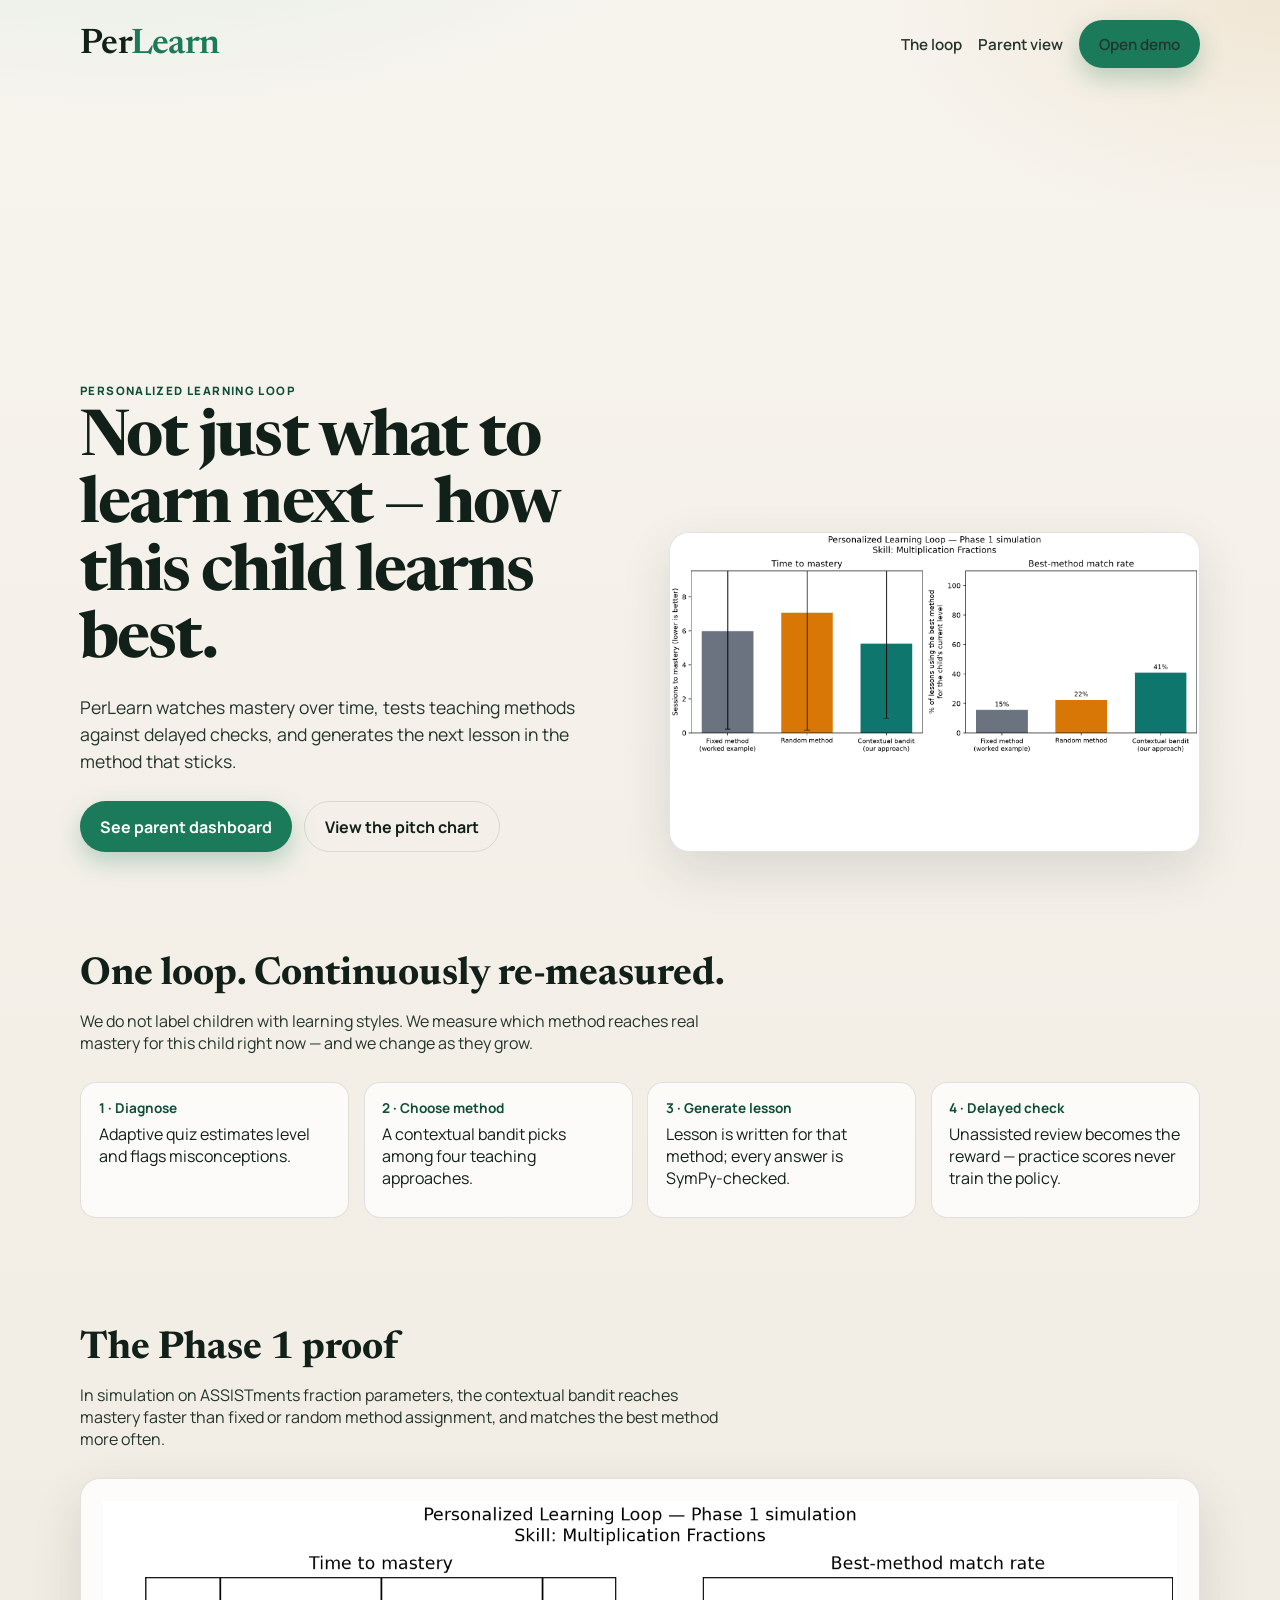
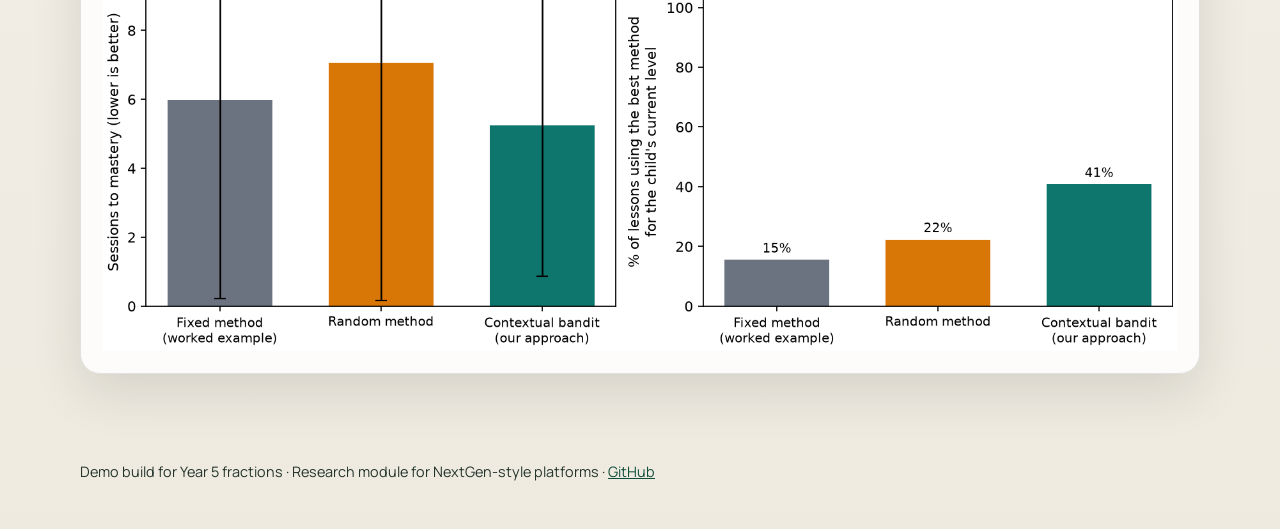
==== docs/index.html @ 4924a7fe "Add Phase 3 live loop and Phase 4 shareable demo site. Wire diagnose → bandit → SymPy lesson → delay" ====
<!DOCTYPE html>
<html lang="en">
<head>
  <meta charset="utf-8" />
  <meta name="viewport" content="width=device-width, initial-scale=1" />
  <title>PerLearn — Personalized Learning Loop</title>
  <link rel="preconnect" href="https://fonts.googleapis.com" />
  <link rel="preconnect" href="https://fonts.gstatic.com" crossorigin />
  <link href="https://fonts.googleapis.com/css2?family=Manrope:wght@400;600;700;800&family=Newsreader:opsz,wght@6..72,500;6..72,600;6..72,700&display=swap" rel="stylesheet" />
  <link rel="stylesheet" href="styles.css" />
</head>
<body>
  <div class="wrap">
    <header class="nav">
      <p class="brand">Per<span>Learn</span></p>
      <div class="nav-links">
        <a href="#loop">The loop</a>
        <a href="parent.html">Parent view</a>
        <a class="btn btn-primary" href="parent.html">Open demo</a>
      </div>
    </header>

    <section class="hero">
      <div class="hero-copy">
        <div class="eyebrow">Personalized Learning Loop</div>
        <h1>Not just what to learn next — how this child learns best.</h1>
        <p>
          PerLearn watches mastery over time, tests teaching methods against delayed checks,
          and generates the next lesson in the method that sticks.
        </p>
        <div class="hero-actions">
          <a class="btn btn-primary" href="parent.html">See parent dashboard</a>
          <a class="btn btn-ghost" href="#evidence">View the pitch chart</a>
        </div>
      </div>
      <div class="hero-visual">
        <img src="assets/phase1_time_to_mastery.png" alt="Bandit vs fixed vs random time-to-mastery chart" />
      </div>
    </section>

    <section class="section" id="loop">
      <h2>One loop. Continuously re-measured.</h2>
      <p class="lede">
        We do not label children with learning styles. We measure which method reaches real mastery
        for this child right now — and we change as they grow.
      </p>
      <div class="loop">
        <article class="loop-step">
          <strong>1 · Diagnose</strong>
          Adaptive quiz estimates level and flags misconceptions.
        </article>
        <article class="loop-step">
          <strong>2 · Choose method</strong>
          A contextual bandit picks among four teaching approaches.
        </article>
        <article class="loop-step">
          <strong>3 · Generate lesson</strong>
          Lesson is written for that method; every answer is SymPy-checked.
        </article>
        <article class="loop-step">
          <strong>4 · Delayed check</strong>
          Unassisted review becomes the reward — practice scores never train the policy.
        </article>
      </div>
    </section>

    <section class="section" id="evidence">
      <h2>The Phase 1 proof</h2>
      <p class="lede">
        In simulation on ASSISTments fraction parameters, the contextual bandit reaches mastery
        faster than fixed or random method assignment, and matches the best method more often.
      </p>
      <div class="panel">
        <img src="assets/phase1_time_to_mastery.png" alt="Phase 1 simulation chart" />
      </div>
    </section>

    <footer class="footer">
      Demo build for Year 5 fractions · Research module for NextGen-style platforms ·
      <a href="https://github.com/Azhartula/Per_learn">GitHub</a>
    </footer>
  </div>
</body>
</html>
---- docs/styles.css ----
:root {
  --ink: #12201a;
  --ink-soft: #24352c;
  --paper: #f7f4ee;
  --paper-2: #efeae0;
  --leaf: #1b7a5a;
  --leaf-deep: #0f4f3a;
  --mist: #d7e6dd;
  --warn: #9a4b1f;
  --line: rgba(18, 32, 26, 0.12);
  --shadow: 0 18px 50px rgba(18, 32, 26, 0.12);
  --font-display: "Newsreader", "Iowan Old Style", Georgia, serif;
  --font-body: "Manrope", "Avenir Next", "Segoe UI", sans-serif;
}

* { box-sizing: border-box; }
html { scroll-behavior: smooth; }
body {
  margin: 0;
  font-family: var(--font-body);
  color: var(--ink);
  background:
    radial-gradient(1200px 600px at 10% -10%, #dceee4 0%, transparent 55%),
    radial-gradient(900px 500px at 100% 0%, #f0e6d4 0%, transparent 45%),
    linear-gradient(180deg, var(--paper), var(--paper-2));
  min-height: 100vh;
}

a { color: var(--leaf-deep); }
img { max-width: 100%; display: block; }

.wrap {
  width: min(1120px, calc(100% - 2rem));
  margin: 0 auto;
}

.brand {
  font-family: var(--font-display);
  font-weight: 600;
  font-size: clamp(1.6rem, 3vw, 2.2rem);
  letter-spacing: -0.02em;
  margin: 0;
}

.brand span { color: var(--leaf); }

.nav {
  display: flex;
  justify-content: space-between;
  align-items: center;
  padding: 1.25rem 0;
}

.nav-links {
  display: flex;
  gap: 1rem;
  align-items: center;
}

.nav-links a {
  text-decoration: none;
  color: var(--ink-soft);
  font-weight: 600;
  font-size: 0.95rem;
}

.btn {
  display: inline-flex;
  align-items: center;
  justify-content: center;
  gap: 0.4rem;
  border: 0;
  border-radius: 999px;
  padding: 0.85rem 1.25rem;
  font: inherit;
  font-weight: 700;
  text-decoration: none;
  cursor: pointer;
  transition: transform 180ms ease, box-shadow 180ms ease;
}

.btn:hover { transform: translateY(-1px); }
.btn-primary {
  background: var(--leaf);
  color: white;
  box-shadow: 0 10px 24px rgba(27, 122, 90, 0.28);
}
.btn-ghost {
  background: transparent;
  color: var(--ink);
  border: 1px solid var(--line);
}

.hero {
  display: grid;
  grid-template-columns: 1.05fr 1fr;
  gap: 2rem;
  align-items: end;
  min-height: calc(100vh - 5.5rem);
  padding: 1rem 0 3rem;
}

.hero-copy h1 {
  font-family: var(--font-display);
  font-size: clamp(2.4rem, 5vw, 4.2rem);
  line-height: 1.05;
  letter-spacing: -0.03em;
  margin: 0.6rem 0 1rem;
}

.hero-copy p {
  font-size: 1.1rem;
  line-height: 1.55;
  max-width: 34rem;
  color: var(--ink-soft);
}

.hero-actions {
  display: flex;
  flex-wrap: wrap;
  gap: 0.75rem;
  margin-top: 1.6rem;
}

.hero-visual {
  position: relative;
  border-radius: 1.25rem;
  overflow: hidden;
  box-shadow: var(--shadow);
  background: #fff;
  border: 1px solid var(--line);
  min-height: 320px;
}

.hero-visual img {
  width: 100%;
  height: 100%;
  object-fit: cover;
}

.eyebrow {
  text-transform: uppercase;
  letter-spacing: 0.12em;
  font-size: 0.72rem;
  font-weight: 800;
  color: var(--leaf-deep);
}

.section {
  padding: 3.5rem 0;
}

.section h2 {
  font-family: var(--font-display);
  font-size: clamp(1.8rem, 3vw, 2.5rem);
  margin: 0 0 0.6rem;
}

.section > .lede {
  color: var(--ink-soft);
  max-width: 40rem;
  margin-bottom: 1.75rem;
}

.loop {
  display: grid;
  grid-template-columns: repeat(4, 1fr);
  gap: 0.9rem;
}

.loop-step {
  background: rgba(255,255,255,0.72);
  border: 1px solid var(--line);
  border-radius: 1rem;
  padding: 1rem 1.1rem;
  min-height: 8.5rem;
  animation: rise 700ms ease both;
}

.loop-step:nth-child(2) { animation-delay: 80ms; }
.loop-step:nth-child(3) { animation-delay: 160ms; }
.loop-step:nth-child(4) { animation-delay: 240ms; }

.loop-step strong {
  display: block;
  font-size: 0.85rem;
  color: var(--leaf-deep);
  margin-bottom: 0.35rem;
}

@keyframes rise {
  from { opacity: 0; transform: translateY(12px); }
  to { opacity: 1; transform: none; }
}

.panel {
  background: rgba(255,255,255,0.82);
  border: 1px solid var(--line);
  border-radius: 1.25rem;
  padding: 1.35rem;
  box-shadow: var(--shadow);
}

.dashboard-grid {
  display: grid;
  grid-template-columns: 1.2fr 0.8fr;
  gap: 1rem;
}

.stat-row {
  display: grid;
  grid-template-columns: repeat(3, 1fr);
  gap: 0.75rem;
  margin: 1rem 0 1.25rem;
}

.stat {
  background: var(--mist);
  border-radius: 0.9rem;
  padding: 0.9rem 1rem;
}

.stat .label {
  font-size: 0.75rem;
  font-weight: 700;
  text-transform: uppercase;
  letter-spacing: 0.06em;
  color: var(--ink-soft);
}

.stat .value {
  font-family: var(--font-display);
  font-size: 1.55rem;
  margin-top: 0.2rem;
}

.skill {
  margin: 0.7rem 0;
}

.skill-top {
  display: flex;
  justify-content: space-between;
  font-size: 0.92rem;
  margin-bottom: 0.3rem;
}

.bar {
  height: 0.55rem;
  background: #e3ebe5;
  border-radius: 999px;
  overflow: hidden;
}

.bar > i {
  display: block;
  height: 100%;
  background: linear-gradient(90deg, var(--leaf), #49a883);
  border-radius: inherit;
}

.callout {
  border-left: 4px solid var(--leaf);
  padding: 0.2rem 0 0.2rem 0.9rem;
  margin: 1rem 0;
}

.callout.warn { border-left-color: var(--warn); }

.tag {
  display: inline-block;
  background: #fff;
  border: 1px solid var(--line);
  border-radius: 999px;
  padding: 0.25rem 0.7rem;
  font-size: 0.8rem;
  font-weight: 650;
  margin: 0.2rem 0.25rem 0.2rem 0;
}

.footer {
  padding: 2rem 0 3rem;
  color: var(--ink-soft);
  font-size: 0.9rem;
}

@media (max-width: 860px) {
  .hero,
  .dashboard-grid,
  .loop,
  .stat-row {
    grid-template-columns: 1fr;
  }
  .hero {
    min-height: auto;
    padding-top: 1.5rem;
  }
}
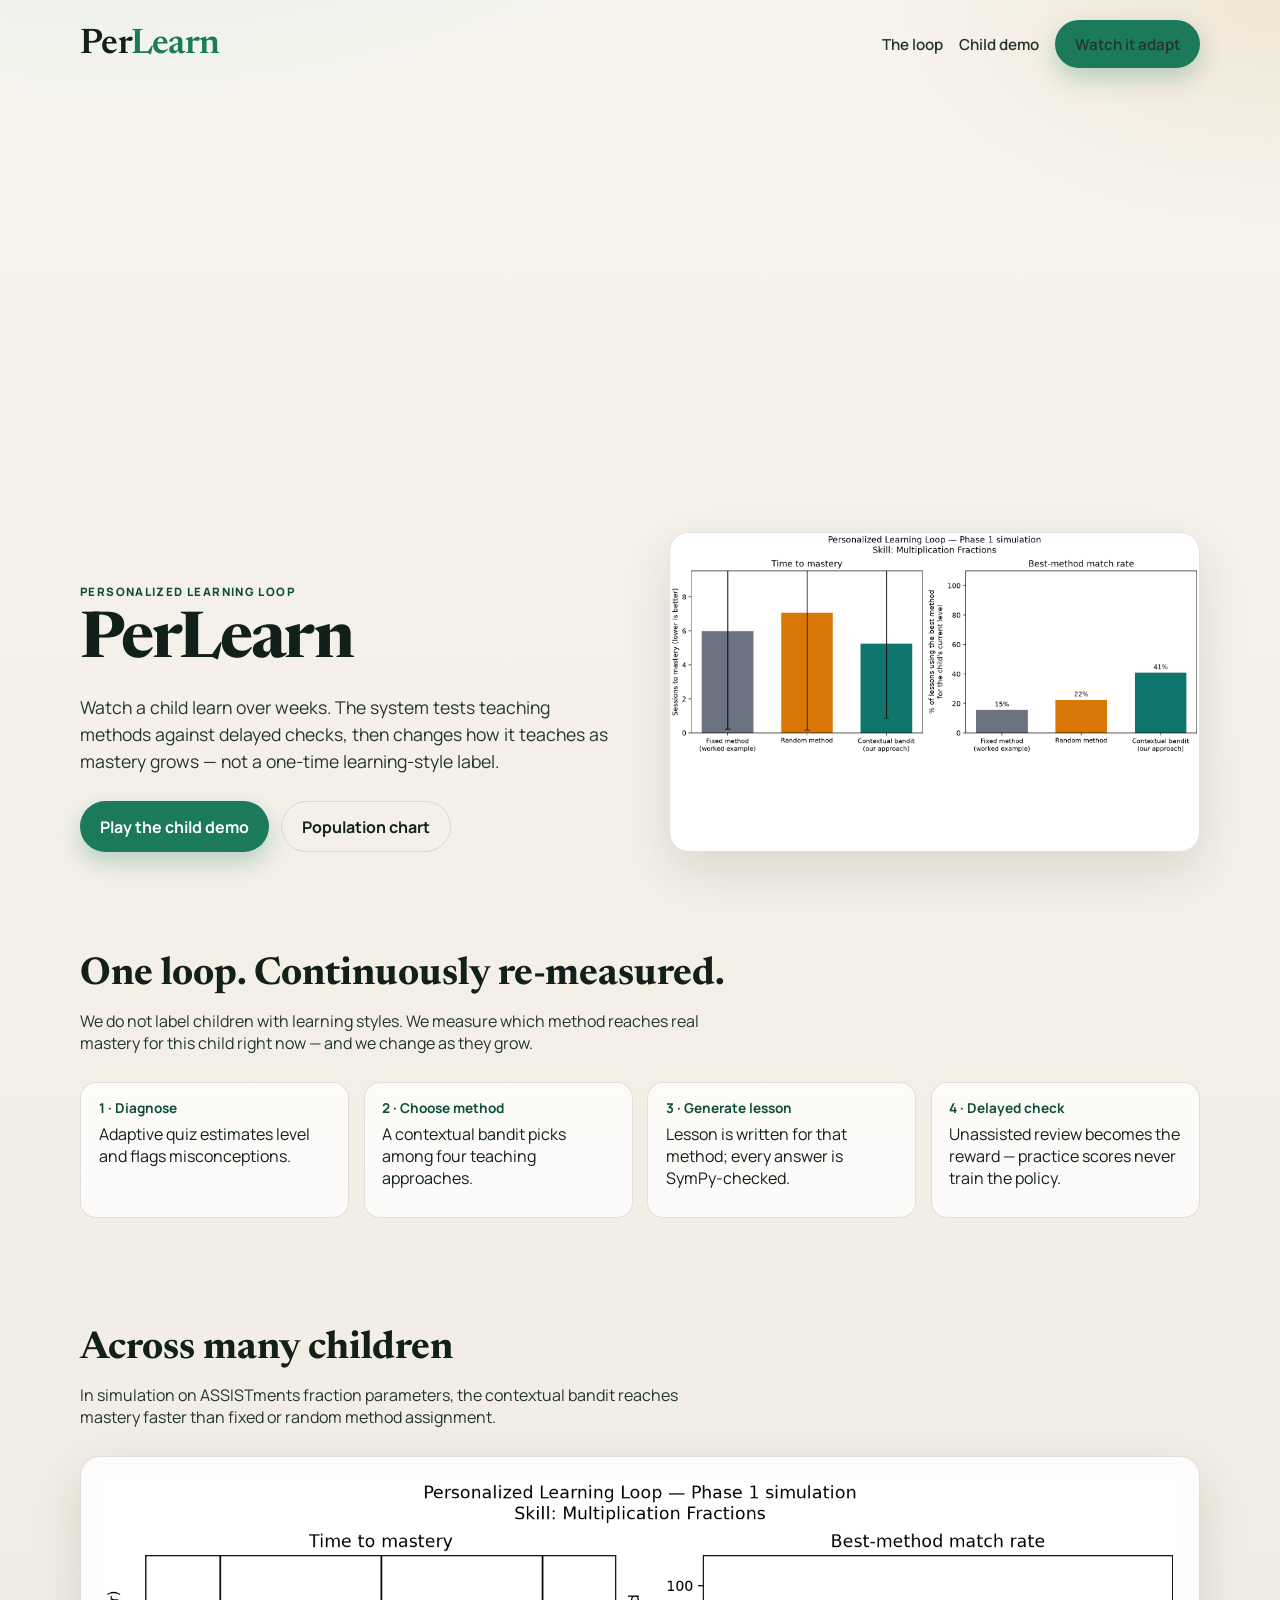
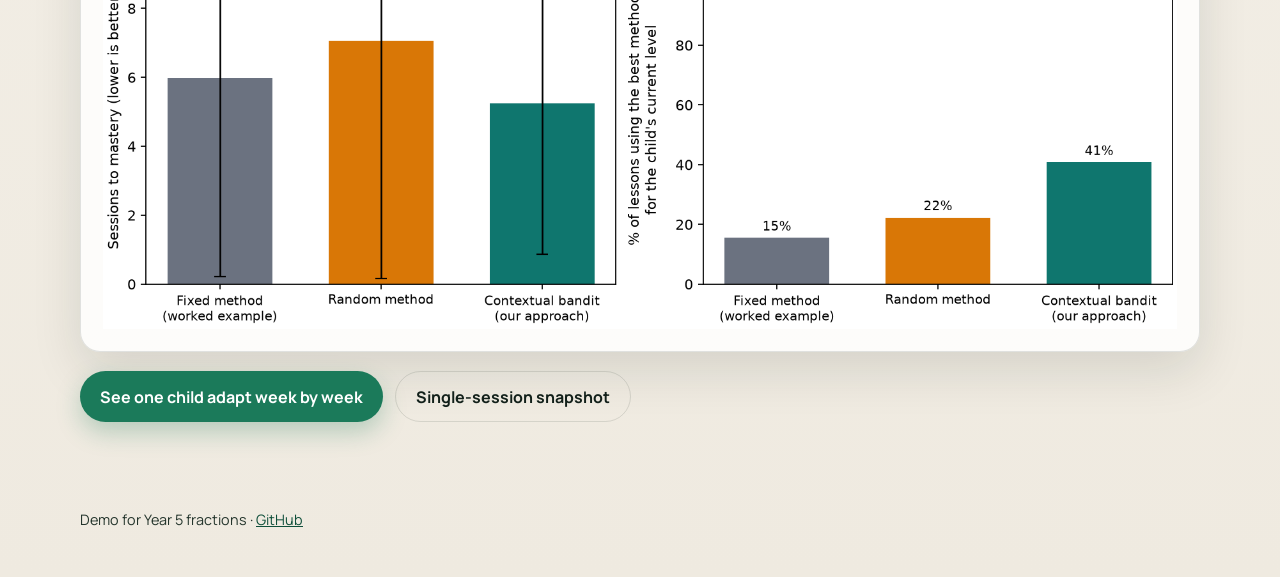
==== commit 73fa4983: "Add multi-week child adaptation demo for the pitch site. Simulate Maya, Sam, and Jordan over delayed" ====
--- a/docs/index.html
+++ b/docs/index.html
@@ -15,22 +15,22 @@
       <p class="brand">Per<span>Learn</span></p>
       <div class="nav-links">
         <a href="#loop">The loop</a>
-        <a href="parent.html">Parent view</a>
-        <a class="btn btn-primary" href="parent.html">Open demo</a>
+        <a href="child.html">Child demo</a>
+        <a class="btn btn-primary" href="child.html">Watch it adapt</a>
       </div>
     </header>
 
     <section class="hero">
       <div class="hero-copy">
         <div class="eyebrow">Personalized Learning Loop</div>
-        <h1>Not just what to learn next — how this child learns best.</h1>
+        <h1>PerLearn</h1>
         <p>
-          PerLearn watches mastery over time, tests teaching methods against delayed checks,
-          and generates the next lesson in the method that sticks.
+          Watch a child learn over weeks. The system tests teaching methods against delayed checks,
+          then changes how it teaches as mastery grows — not a one-time learning-style label.
         </p>
         <div class="hero-actions">
-          <a class="btn btn-primary" href="parent.html">See parent dashboard</a>
-          <a class="btn btn-ghost" href="#evidence">View the pitch chart</a>
+          <a class="btn btn-primary" href="child.html">Play the child demo</a>
+          <a class="btn btn-ghost" href="#evidence">Population chart</a>
         </div>
       </div>
       <div class="hero-visual">
@@ -65,19 +65,22 @@
     </section>
 
     <section class="section" id="evidence">
-      <h2>The Phase 1 proof</h2>
+      <h2>Across many children</h2>
       <p class="lede">
         In simulation on ASSISTments fraction parameters, the contextual bandit reaches mastery
-        faster than fixed or random method assignment, and matches the best method more often.
+        faster than fixed or random method assignment.
       </p>
       <div class="panel">
         <img src="assets/phase1_time_to_mastery.png" alt="Phase 1 simulation chart" />
       </div>
+      <div class="hero-actions" style="margin-top:1.2rem;">
+        <a class="btn btn-primary" href="child.html">See one child adapt week by week</a>
+        <a class="btn btn-ghost" href="parent.html">Single-session snapshot</a>
+      </div>
     </section>
 
     <footer class="footer">
-      Demo build for Year 5 fractions · Research module for NextGen-style platforms ·
-      <a href="https://github.com/Azhartula/Per_learn">GitHub</a>
+      Demo for Year 5 fractions · <a href="https://github.com/Azhartula/Per_learn">GitHub</a>
     </footer>
   </div>
 </body>
--- a/docs/styles.css
+++ b/docs/styles.css
@@ -284,15 +284,104 @@
   font-size: 0.9rem;
 }
 
+.child-picker {
+  display: flex;
+  flex-wrap: wrap;
+  gap: 0.55rem;
+  margin: 0 0 1rem;
+}
+
+.child-chip {
+  border: 1px solid var(--line);
+  background: rgba(255,255,255,0.75);
+  border-radius: 999px;
+  padding: 0.55rem 1rem;
+  font: inherit;
+  font-weight: 700;
+  cursor: pointer;
+}
+
+.child-chip.active {
+  background: var(--leaf);
+  color: #fff;
+  border-color: var(--leaf);
+}
+
+.play-panel { padding: 1.35rem 1.35rem 1.5rem; }
+
+.play-top {
+  display: flex;
+  justify-content: space-between;
+  gap: 1rem;
+  align-items: flex-start;
+  margin-bottom: 0.9rem;
+}
+
+.play-controls {
+  display: flex;
+  flex-wrap: wrap;
+  gap: 0.45rem;
+}
+
+#week-slider {
+  width: 100%;
+  accent-color: var(--leaf);
+}
+
+.chart-wrap {
+  margin-top: 1rem;
+  background: #fff;
+  border: 1px solid var(--line);
+  border-radius: 1rem;
+  padding: 0.6rem;
+}
+
+#mastery-chart { width: 100%; height: auto; }
+
+.timeline {
+  display: grid;
+  grid-template-columns: repeat(10, minmax(0, 1fr));
+  gap: 0.4rem;
+  margin-top: 1rem;
+}
+
+.time-bead {
+  border: 2px solid var(--ink);
+  background: rgba(255,255,255,0.9);
+  border-radius: 0.7rem;
+  padding: 0.45rem 0.2rem;
+  font: inherit;
+  cursor: pointer;
+  text-align: center;
+}
+
+.time-bead strong { display: block; font-size: 0.85rem; }
+.time-bead span {
+  display: block;
+  font-size: 0.65rem;
+  color: var(--ink-soft);
+  text-transform: capitalize;
+}
+
+.time-bead.active {
+  background: var(--mist);
+  transform: translateY(-2px);
+}
+
 @media (max-width: 860px) {
   .hero,
   .dashboard-grid,
   .loop,
-  .stat-row {
+  .stat-row,
+  .play-top {
     grid-template-columns: 1fr;
   }
+  .play-top { flex-direction: column; }
   .hero {
     min-height: auto;
     padding-top: 1.5rem;
   }
-}
+  .timeline {
+    grid-template-columns: repeat(5, minmax(0, 1fr));
+  }
+}
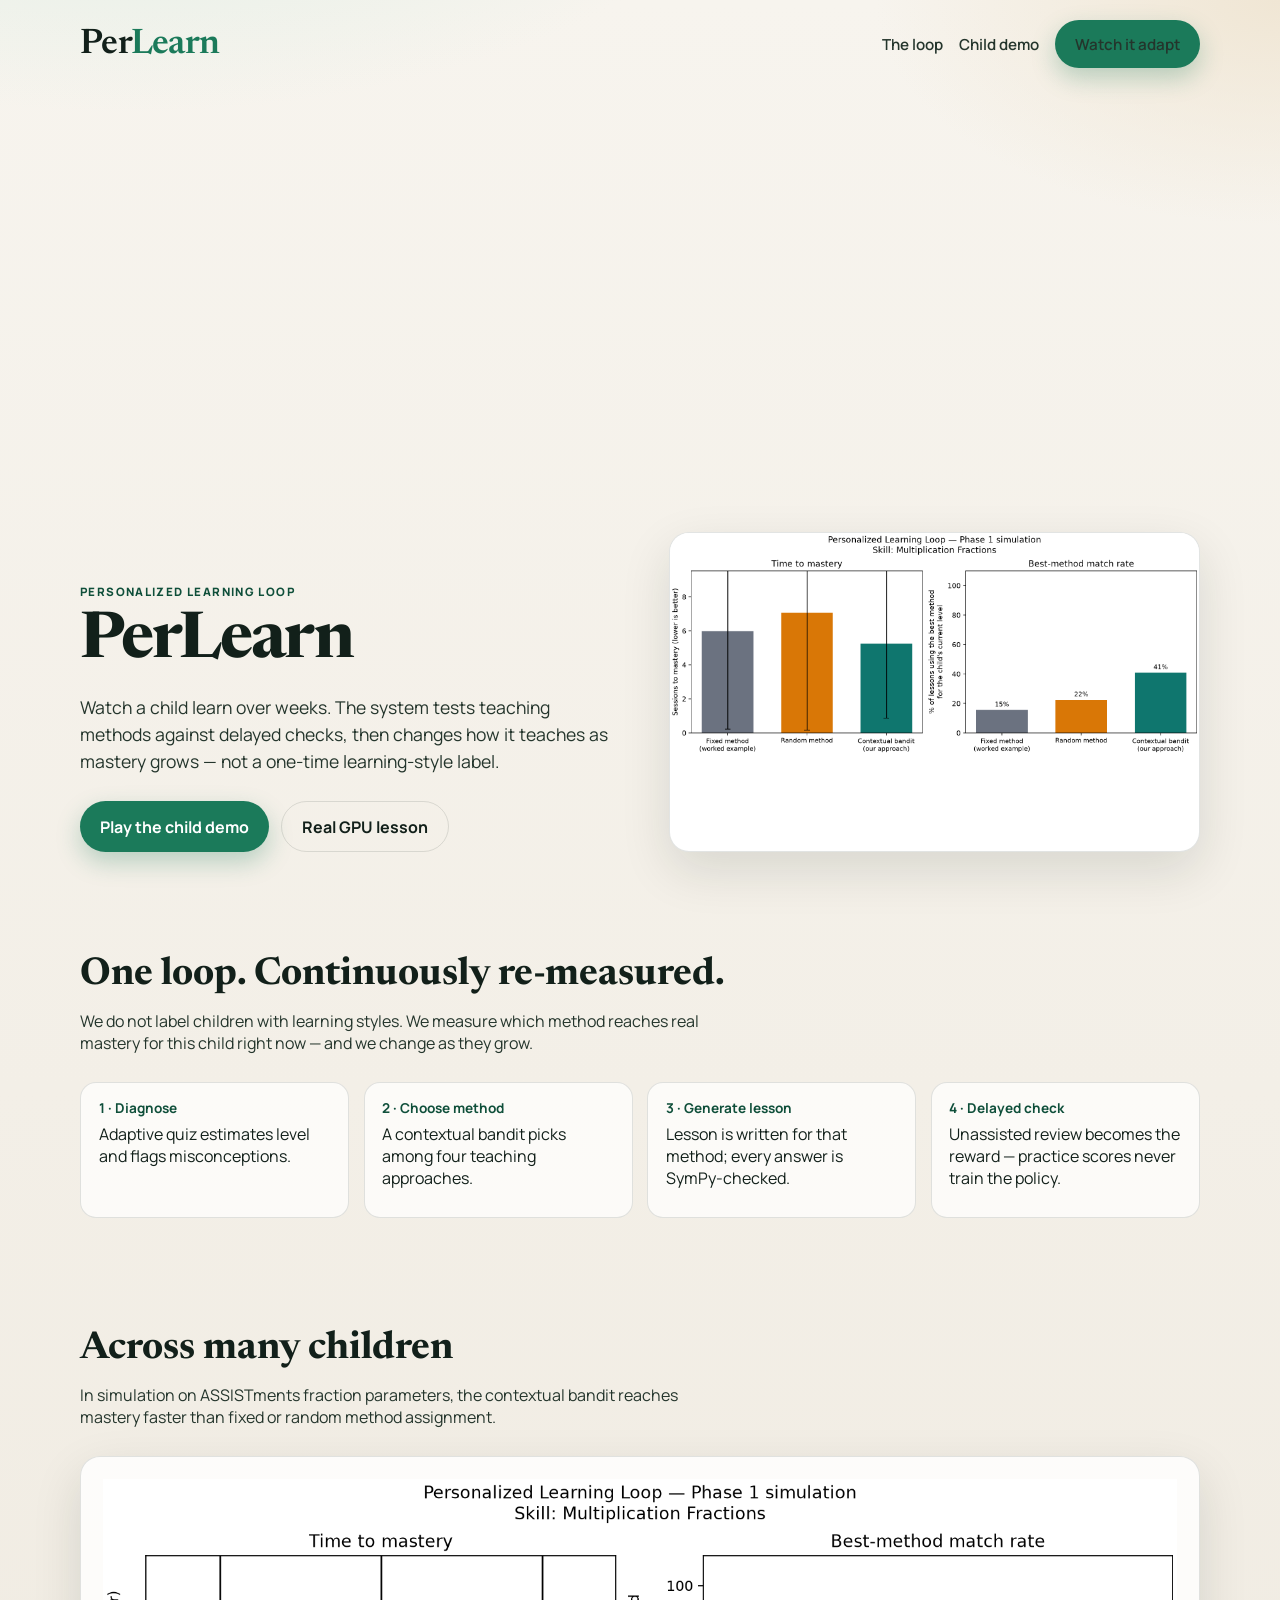
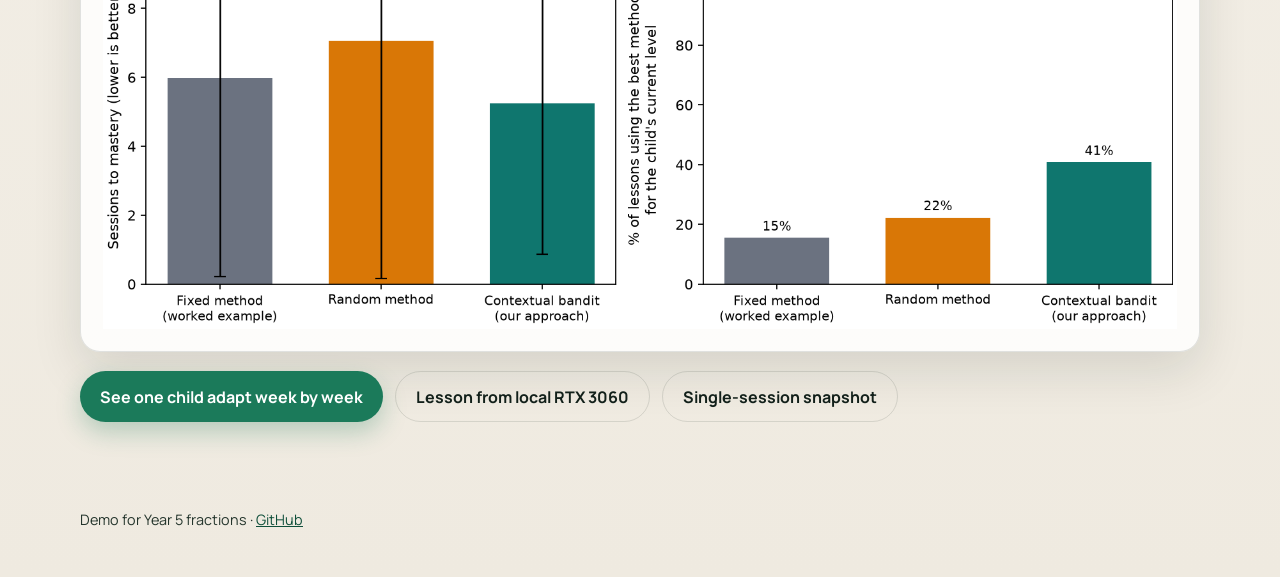
==== commit 0c95e46f: "Add real on-laptop GPU lesson generation via Ollama. Wire Qwen 2.5 3B through the bandit loop with S" ====
--- a/docs/index.html
+++ b/docs/index.html
@@ -30,7 +30,7 @@
         </p>
         <div class="hero-actions">
           <a class="btn btn-primary" href="child.html">Play the child demo</a>
-          <a class="btn btn-ghost" href="#evidence">Population chart</a>
+          <a class="btn btn-ghost" href="live.html">Real GPU lesson</a>
         </div>
       </div>
       <div class="hero-visual">
@@ -75,6 +75,7 @@
       </div>
       <div class="hero-actions" style="margin-top:1.2rem;">
         <a class="btn btn-primary" href="child.html">See one child adapt week by week</a>
+        <a class="btn btn-ghost" href="live.html">Lesson from local RTX 3060</a>
         <a class="btn btn-ghost" href="parent.html">Single-session snapshot</a>
       </div>
     </section>
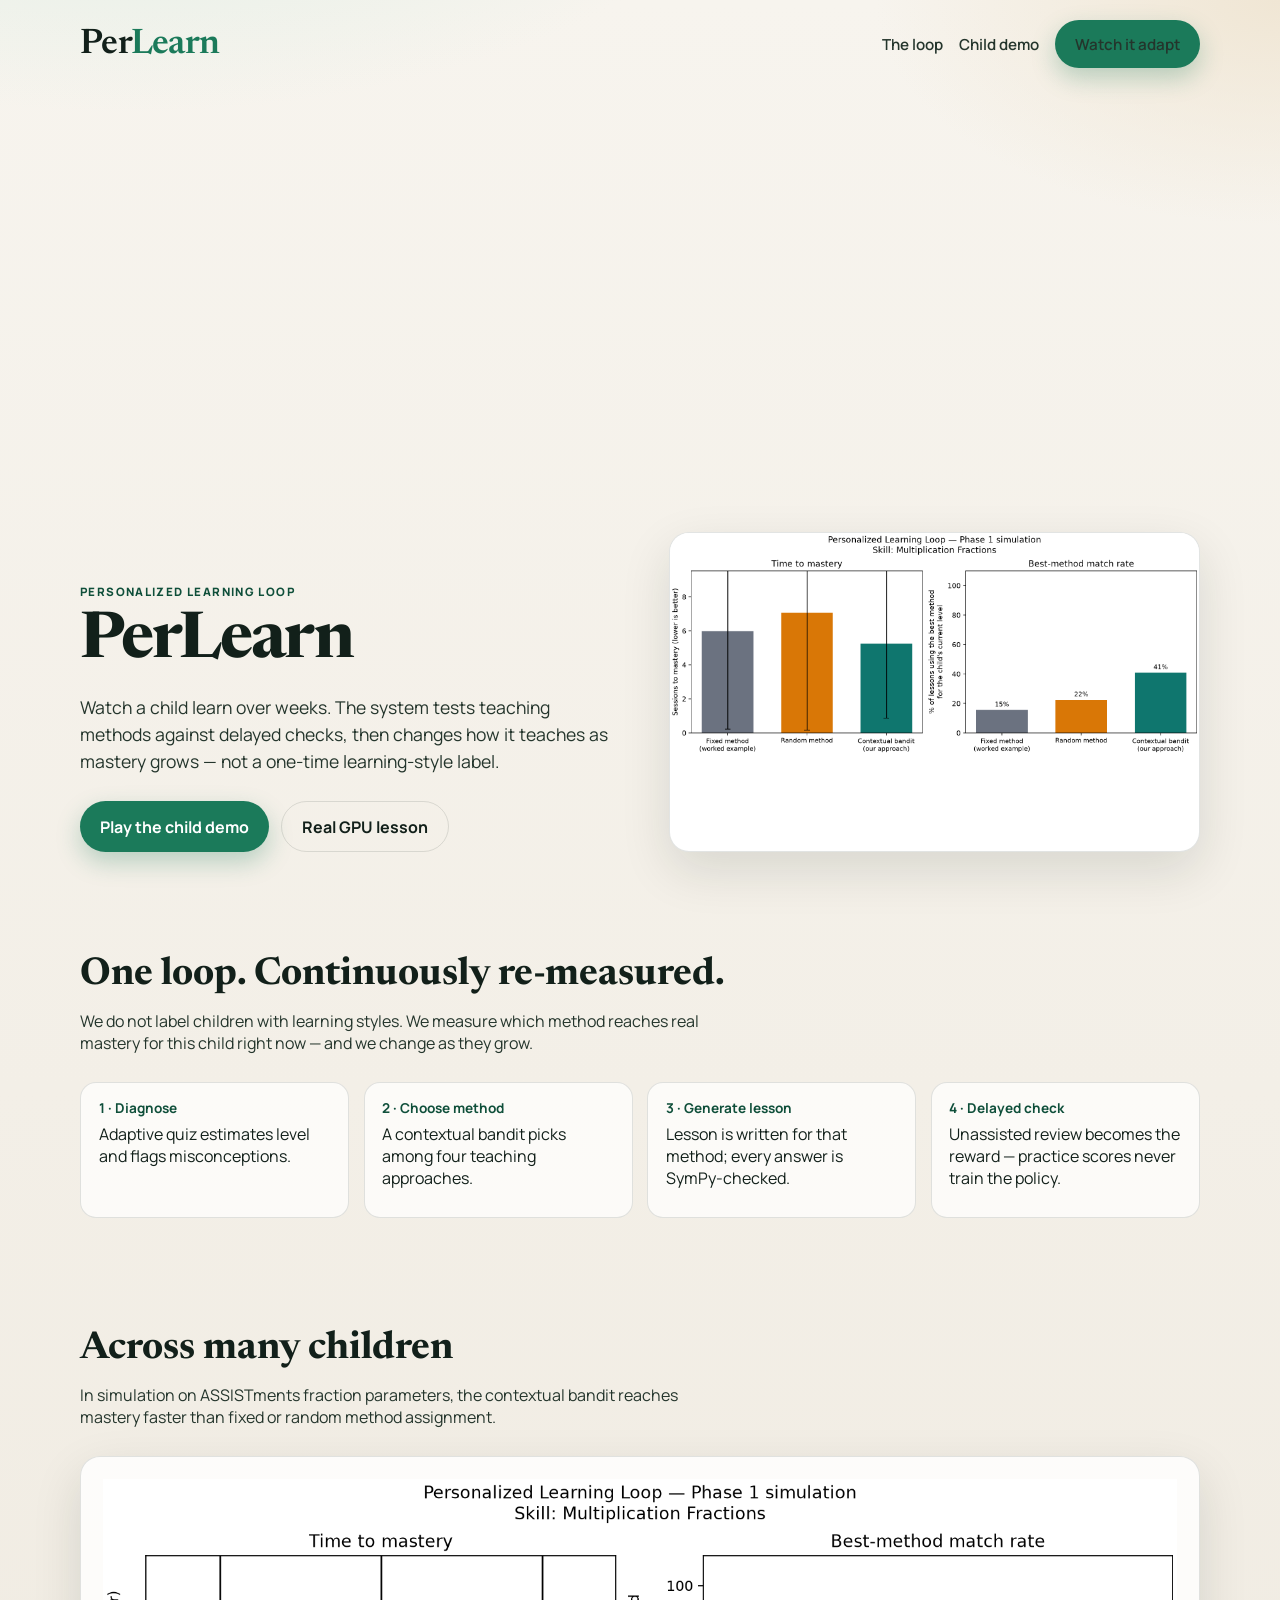
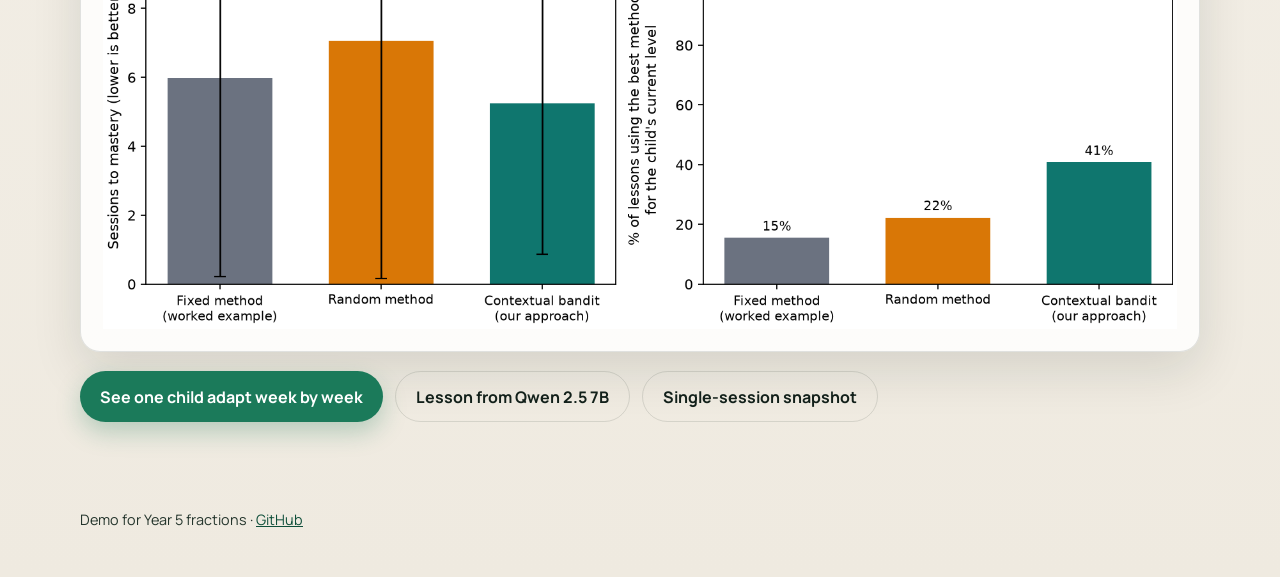
==== commit a8d40efa: "Upgrade local demo model from Qwen 2.5 3B to 7B. Remove the lighter model default and refresh the li" ====
--- a/docs/index.html
+++ b/docs/index.html
@@ -75,7 +75,7 @@
       </div>
       <div class="hero-actions" style="margin-top:1.2rem;">
         <a class="btn btn-primary" href="child.html">See one child adapt week by week</a>
-        <a class="btn btn-ghost" href="live.html">Lesson from local RTX 3060</a>
+        <a class="btn btn-ghost" href="live.html">Lesson from Qwen 2.5 7B</a>
         <a class="btn btn-ghost" href="parent.html">Single-session snapshot</a>
       </div>
     </section>
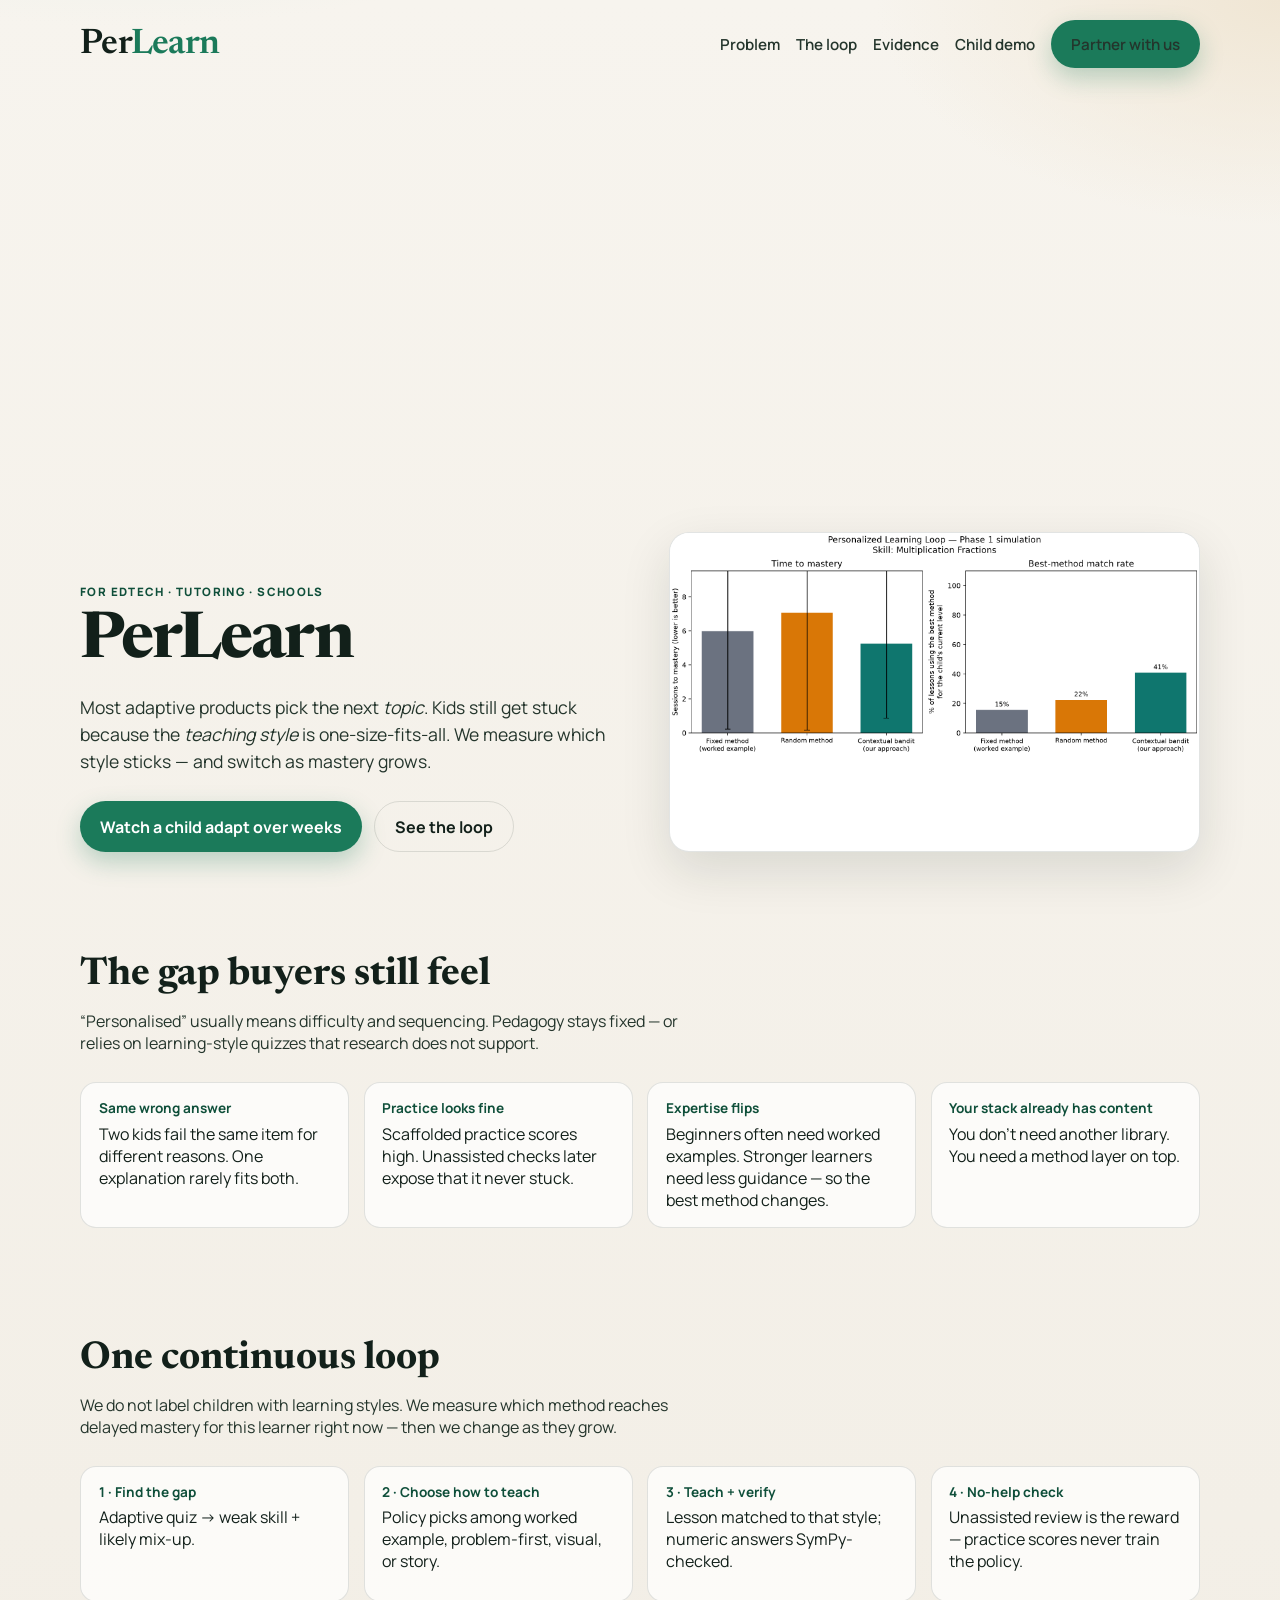
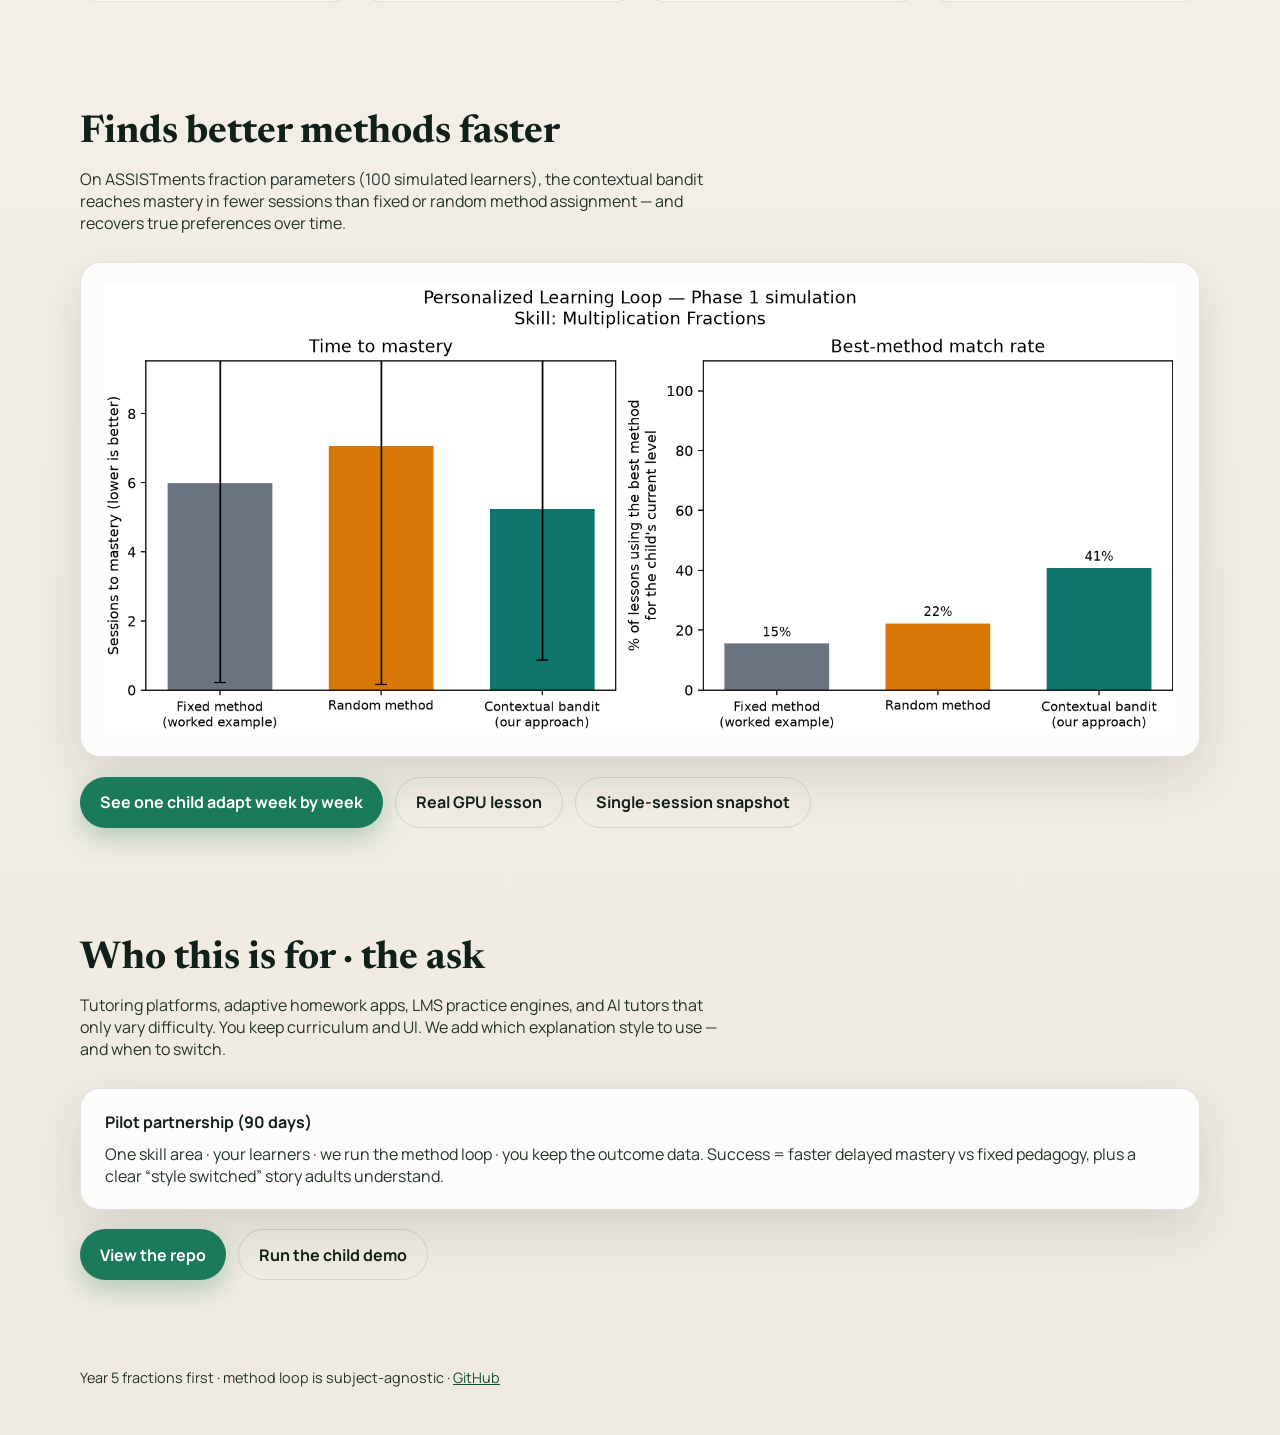
==== commit 539cae65: "Add integrity checks, offline eval, and pilot protocol. Replace demo-only claims with lesson verific" ====
--- a/docs/index.html
+++ b/docs/index.html
@@ -3,7 +3,8 @@
 <head>
   <meta charset="utf-8" />
   <meta name="viewport" content="width=device-width, initial-scale=1" />
-  <title>PerLearn — Personalized Learning Loop</title>
+  <title>PerLearn — Adapt how you teach, not just what</title>
+  <meta name="description" content="A method layer for edtech: measure which teaching style sticks for each learner, then change as they grow." />
   <link rel="preconnect" href="https://fonts.googleapis.com" />
   <link rel="preconnect" href="https://fonts.gstatic.com" crossorigin />
   <link href="https://fonts.googleapis.com/css2?family=Manrope:wght@400;600;700;800&family=Newsreader:opsz,wght@6..72,500;6..72,600;6..72,700&display=swap" rel="stylesheet" />
@@ -14,23 +15,26 @@
     <header class="nav">
       <p class="brand">Per<span>Learn</span></p>
       <div class="nav-links">
+        <a href="#problem">Problem</a>
         <a href="#loop">The loop</a>
+        <a href="#evidence">Evidence</a>
         <a href="child.html">Child demo</a>
-        <a class="btn btn-primary" href="child.html">Watch it adapt</a>
+        <a class="btn btn-primary" href="#ask">Partner with us</a>
       </div>
     </header>
 
     <section class="hero">
       <div class="hero-copy">
-        <div class="eyebrow">Personalized Learning Loop</div>
+        <div class="eyebrow">For edtech · tutoring · schools</div>
         <h1>PerLearn</h1>
         <p>
-          Watch a child learn over weeks. The system tests teaching methods against delayed checks,
-          then changes how it teaches as mastery grows — not a one-time learning-style label.
+          Most adaptive products pick the next <em>topic</em>.
+          Kids still get stuck because the <em>teaching style</em> is one-size-fits-all.
+          We measure which style sticks — and switch as mastery grows.
         </p>
         <div class="hero-actions">
-          <a class="btn btn-primary" href="child.html">Play the child demo</a>
-          <a class="btn btn-ghost" href="live.html">Real GPU lesson</a>
+          <a class="btn btn-primary" href="child.html">Watch a child adapt over weeks</a>
+          <a class="btn btn-ghost" href="#loop">See the loop</a>
         </div>
       </div>
       <div class="hero-visual">
@@ -38,50 +42,96 @@
       </div>
     </section>
 
-    <section class="section" id="loop">
-      <h2>One loop. Continuously re-measured.</h2>
+    <section class="section" id="problem">
+      <h2>The gap buyers still feel</h2>
       <p class="lede">
-        We do not label children with learning styles. We measure which method reaches real mastery
-        for this child right now — and we change as they grow.
+        “Personalised” usually means difficulty and sequencing. Pedagogy stays fixed —
+        or relies on learning-style quizzes that research does not support.
       </p>
       <div class="loop">
         <article class="loop-step">
-          <strong>1 · Diagnose</strong>
-          Adaptive quiz estimates level and flags misconceptions.
+          <strong>Same wrong answer</strong>
+          Two kids fail the same item for different reasons. One explanation rarely fits both.
         </article>
         <article class="loop-step">
-          <strong>2 · Choose method</strong>
-          A contextual bandit picks among four teaching approaches.
+          <strong>Practice looks fine</strong>
+          Scaffolded practice scores high. Unassisted checks later expose that it never stuck.
         </article>
         <article class="loop-step">
-          <strong>3 · Generate lesson</strong>
-          Lesson is written for that method; every answer is SymPy-checked.
+          <strong>Expertise flips</strong>
+          Beginners often need worked examples. Stronger learners need less guidance — so the best method changes.
         </article>
         <article class="loop-step">
-          <strong>4 · Delayed check</strong>
-          Unassisted review becomes the reward — practice scores never train the policy.
+          <strong>Your stack already has content</strong>
+          You don’t need another library. You need a method layer on top.
+        </article>
+      </div>
+    </section>
+
+    <section class="section" id="loop">
+      <h2>One continuous loop</h2>
+      <p class="lede">
+        We do not label children with learning styles. We measure which method reaches delayed mastery
+        for this learner right now — then we change as they grow.
+      </p>
+      <div class="loop">
+        <article class="loop-step">
+          <strong>1 · Find the gap</strong>
+          Adaptive quiz → weak skill + likely mix-up.
+        </article>
+        <article class="loop-step">
+          <strong>2 · Choose how to teach</strong>
+          Policy picks among worked example, problem-first, visual, or story.
+        </article>
+        <article class="loop-step">
+          <strong>3 · Teach + verify</strong>
+          Lesson matched to that style; numeric answers SymPy-checked.
+        </article>
+        <article class="loop-step">
+          <strong>4 · No-help check</strong>
+          Unassisted review is the reward — practice scores never train the policy.
         </article>
       </div>
     </section>
 
     <section class="section" id="evidence">
-      <h2>Across many children</h2>
+      <h2>Finds better methods faster</h2>
       <p class="lede">
-        In simulation on ASSISTments fraction parameters, the contextual bandit reaches mastery
-        faster than fixed or random method assignment.
+        On ASSISTments fraction parameters (100 simulated learners), the contextual bandit reaches mastery
+        in fewer sessions than fixed or random method assignment — and recovers true preferences over time.
       </p>
       <div class="panel">
         <img src="assets/phase1_time_to_mastery.png" alt="Phase 1 simulation chart" />
       </div>
       <div class="hero-actions" style="margin-top:1.2rem;">
         <a class="btn btn-primary" href="child.html">See one child adapt week by week</a>
-        <a class="btn btn-ghost" href="live.html">Lesson from Qwen 2.5 7B</a>
+        <a class="btn btn-ghost" href="live.html">Real GPU lesson</a>
         <a class="btn btn-ghost" href="parent.html">Single-session snapshot</a>
       </div>
     </section>
 
+    <section class="section" id="ask">
+      <h2>Who this is for · the ask</h2>
+      <p class="lede">
+        Tutoring platforms, adaptive homework apps, LMS practice engines, and AI tutors that only vary difficulty.
+        You keep curriculum and UI. We add which explanation style to use — and when to switch.
+      </p>
+      <div class="panel" style="padding:1.4rem 1.5rem;">
+        <p style="margin:0 0 0.6rem; font-weight:700;">Pilot partnership (90 days)</p>
+        <p style="margin:0; color:var(--ink-soft);">
+          One skill area · your learners · we run the method loop · you keep the outcome data.
+          Success = faster delayed mastery vs fixed pedagogy, plus a clear “style switched” story adults understand.
+        </p>
+      </div>
+      <div class="hero-actions" style="margin-top:1.2rem;">
+        <a class="btn btn-primary" href="https://github.com/Azhartula/Per_learn">View the repo</a>
+        <a class="btn btn-ghost" href="child.html">Run the child demo</a>
+      </div>
+    </section>
+
     <footer class="footer">
-      Demo for Year 5 fractions · <a href="https://github.com/Azhartula/Per_learn">GitHub</a>
+      Year 5 fractions first · method loop is subject-agnostic ·
+      <a href="https://github.com/Azhartula/Per_learn">GitHub</a>
     </footer>
   </div>
 </body>
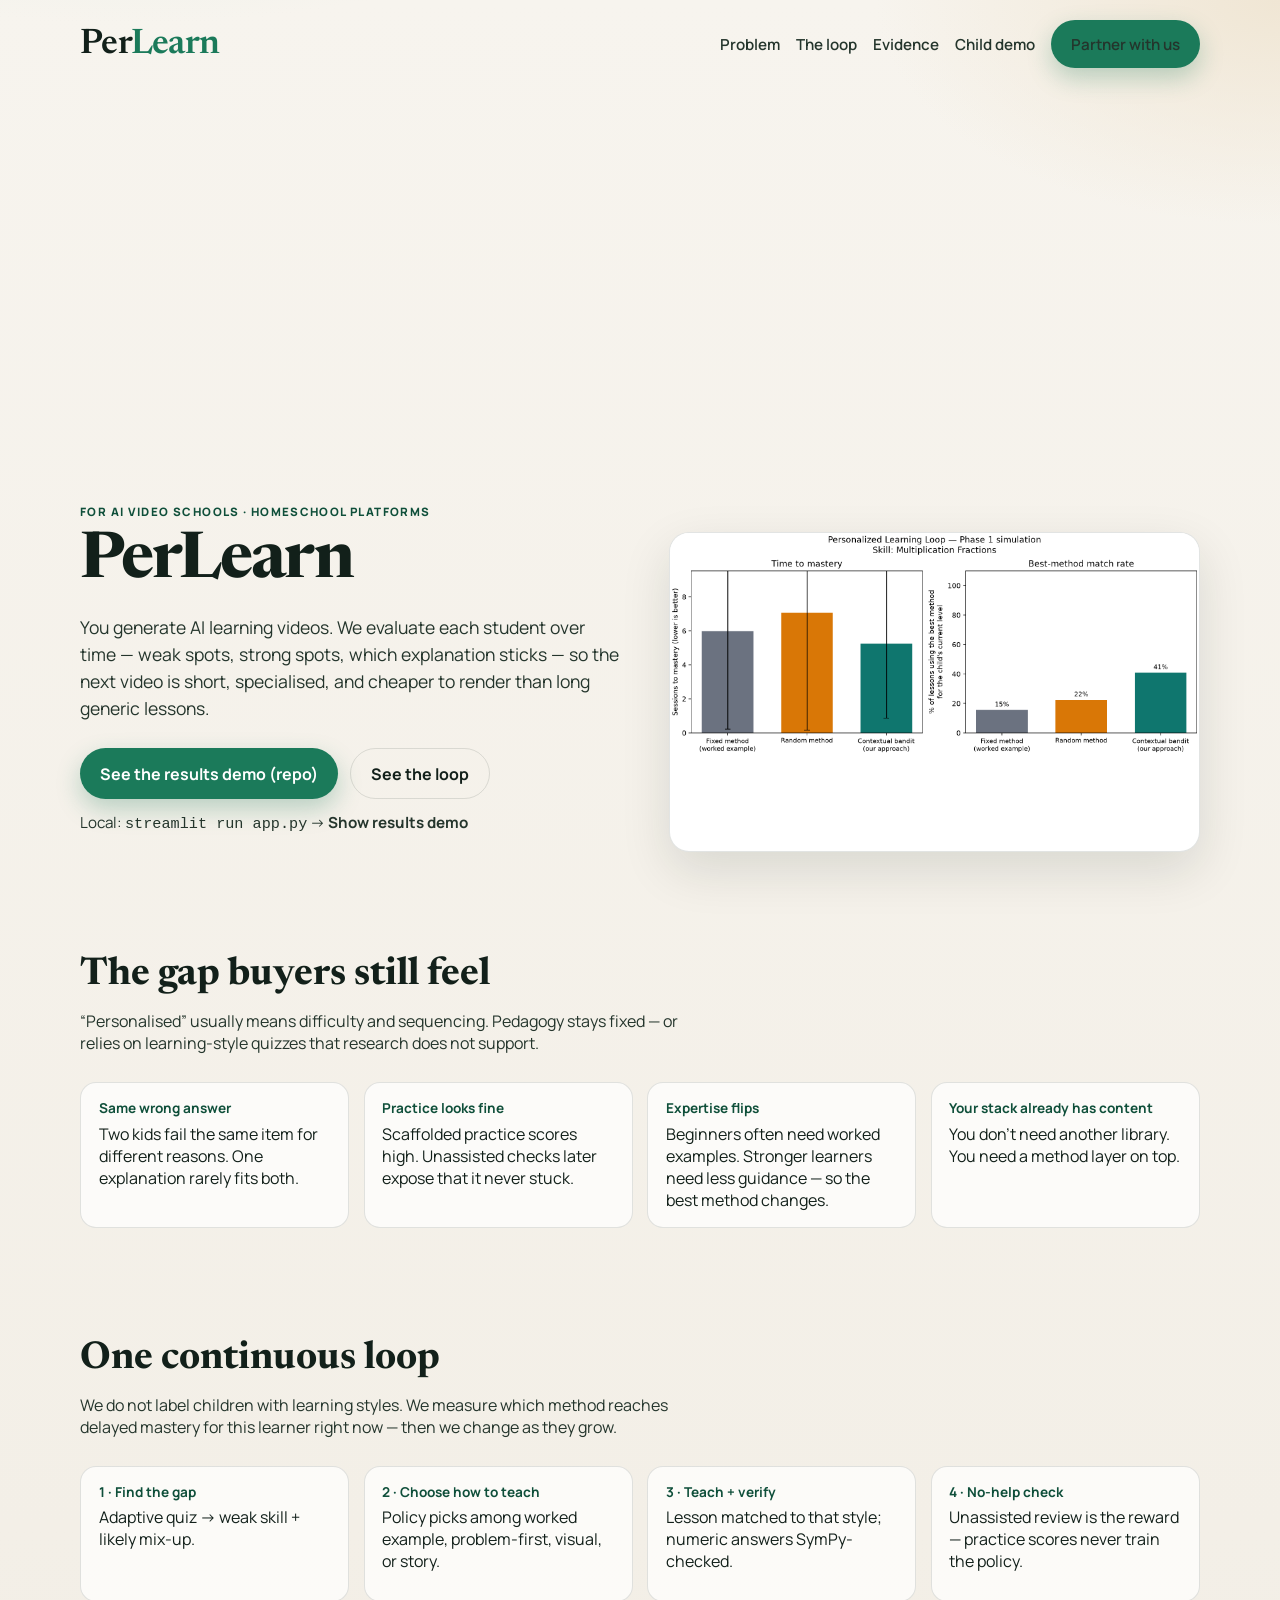
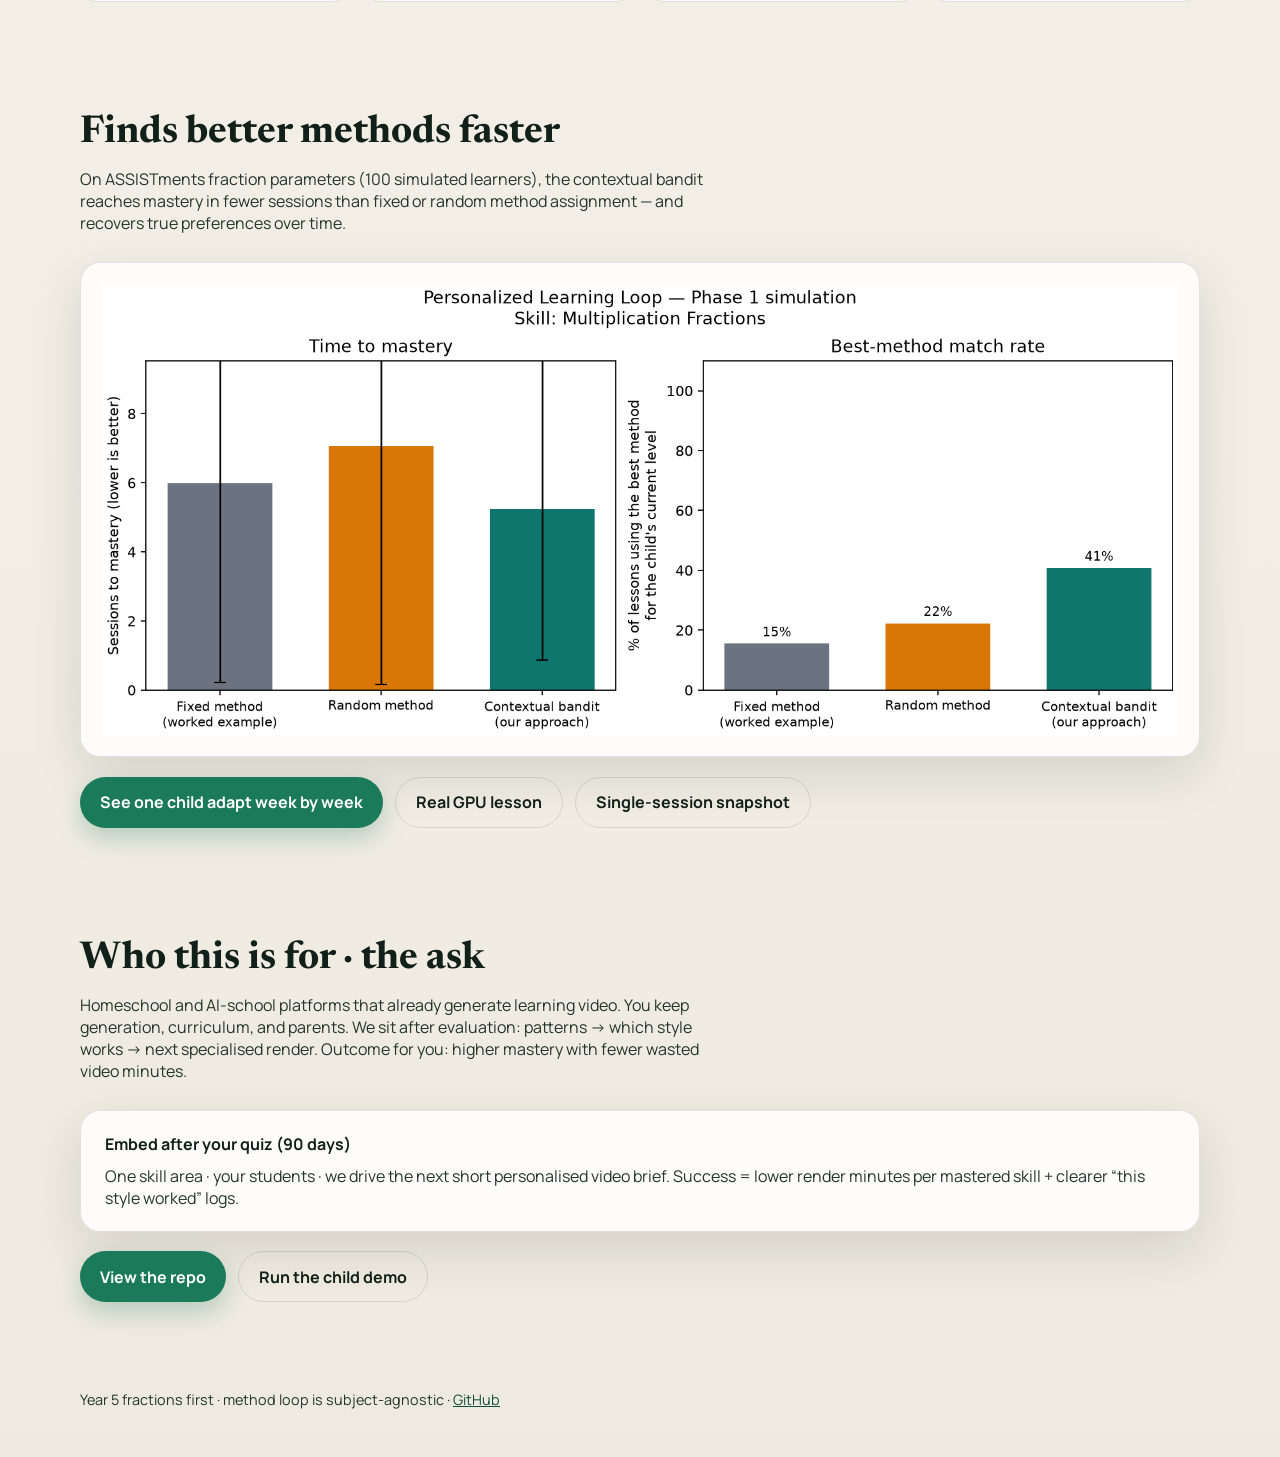
==== commit 84824ad4: "Add buyer results demo for AI video schools. Show their generate-watch-quiz stack, specialised short" ====
--- a/docs/index.html
+++ b/docs/index.html
@@ -25,17 +25,20 @@
 
     <section class="hero">
       <div class="hero-copy">
-        <div class="eyebrow">For edtech · tutoring · schools</div>
+        <div class="eyebrow">For AI video schools · homeschool platforms</div>
         <h1>PerLearn</h1>
         <p>
-          Most adaptive products pick the next <em>topic</em>.
-          Kids still get stuck because the <em>teaching style</em> is one-size-fits-all.
-          We measure which style sticks — and switch as mastery grows.
+          You generate AI learning videos. We evaluate each student over time —
+          weak spots, strong spots, which explanation sticks —
+          so the next video is short, specialised, and cheaper to render than long generic lessons.
         </p>
         <div class="hero-actions">
-          <a class="btn btn-primary" href="child.html">Watch a child adapt over weeks</a>
+          <a class="btn btn-primary" href="https://github.com/Azhartula/Per_learn">See the results demo (repo)</a>
           <a class="btn btn-ghost" href="#loop">See the loop</a>
         </div>
+        <p style="margin-top:0.75rem; color:var(--ink-soft); font-size:0.95rem;">
+          Local: <code>streamlit run app.py</code> → <strong>Show results demo</strong>
+        </p>
       </div>
       <div class="hero-visual">
         <img src="assets/phase1_time_to_mastery.png" alt="Bandit vs fixed vs random time-to-mastery chart" />
@@ -113,14 +116,16 @@
     <section class="section" id="ask">
       <h2>Who this is for · the ask</h2>
       <p class="lede">
-        Tutoring platforms, adaptive homework apps, LMS practice engines, and AI tutors that only vary difficulty.
-        You keep curriculum and UI. We add which explanation style to use — and when to switch.
+        Homeschool and AI-school platforms that already generate learning video.
+        You keep generation, curriculum, and parents. We sit after evaluation:
+        patterns → which style works → next specialised render.
+        Outcome for you: higher mastery with fewer wasted video minutes.
       </p>
       <div class="panel" style="padding:1.4rem 1.5rem;">
-        <p style="margin:0 0 0.6rem; font-weight:700;">Pilot partnership (90 days)</p>
+        <p style="margin:0 0 0.6rem; font-weight:700;">Embed after your quiz (90 days)</p>
         <p style="margin:0; color:var(--ink-soft);">
-          One skill area · your learners · we run the method loop · you keep the outcome data.
-          Success = faster delayed mastery vs fixed pedagogy, plus a clear “style switched” story adults understand.
+          One skill area · your students · we drive the next short personalised video brief.
+          Success = lower render minutes per mastered skill + clearer “this style worked” logs.
         </p>
       </div>
       <div class="hero-actions" style="margin-top:1.2rem;">
